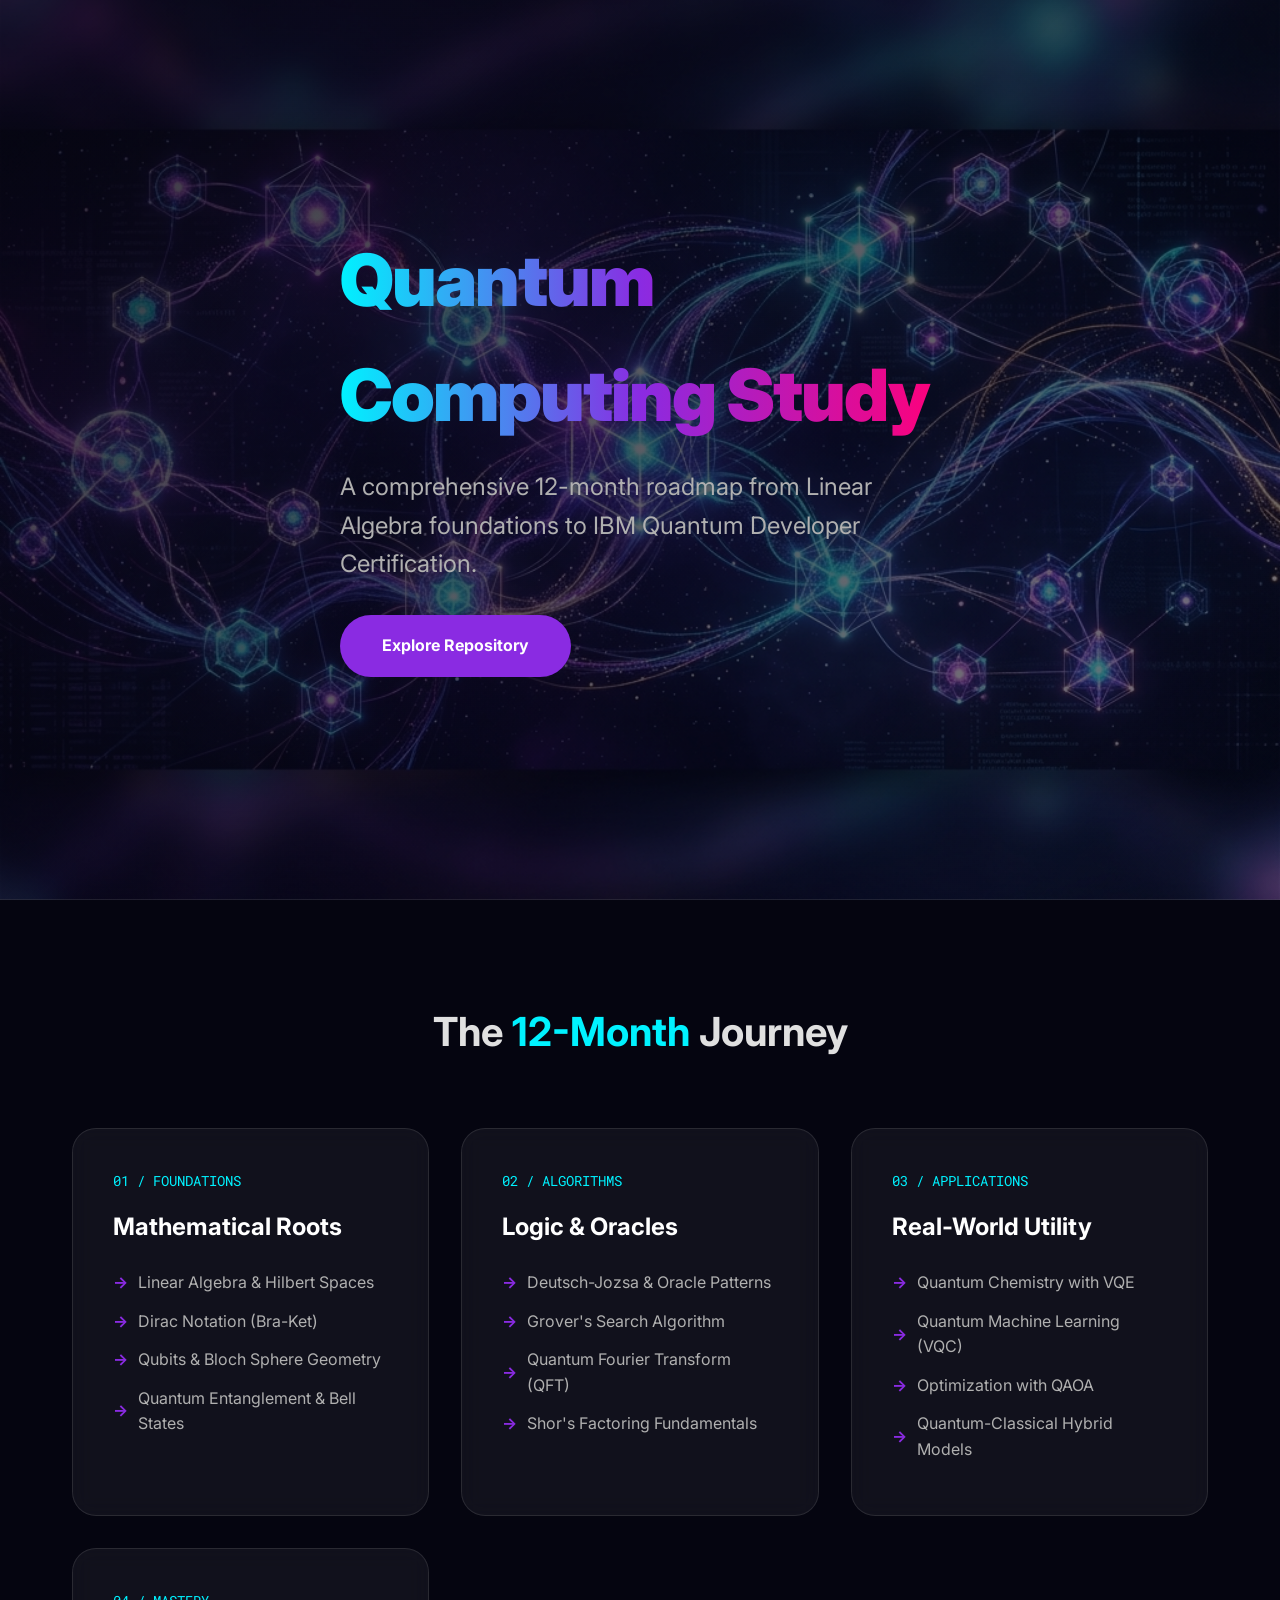
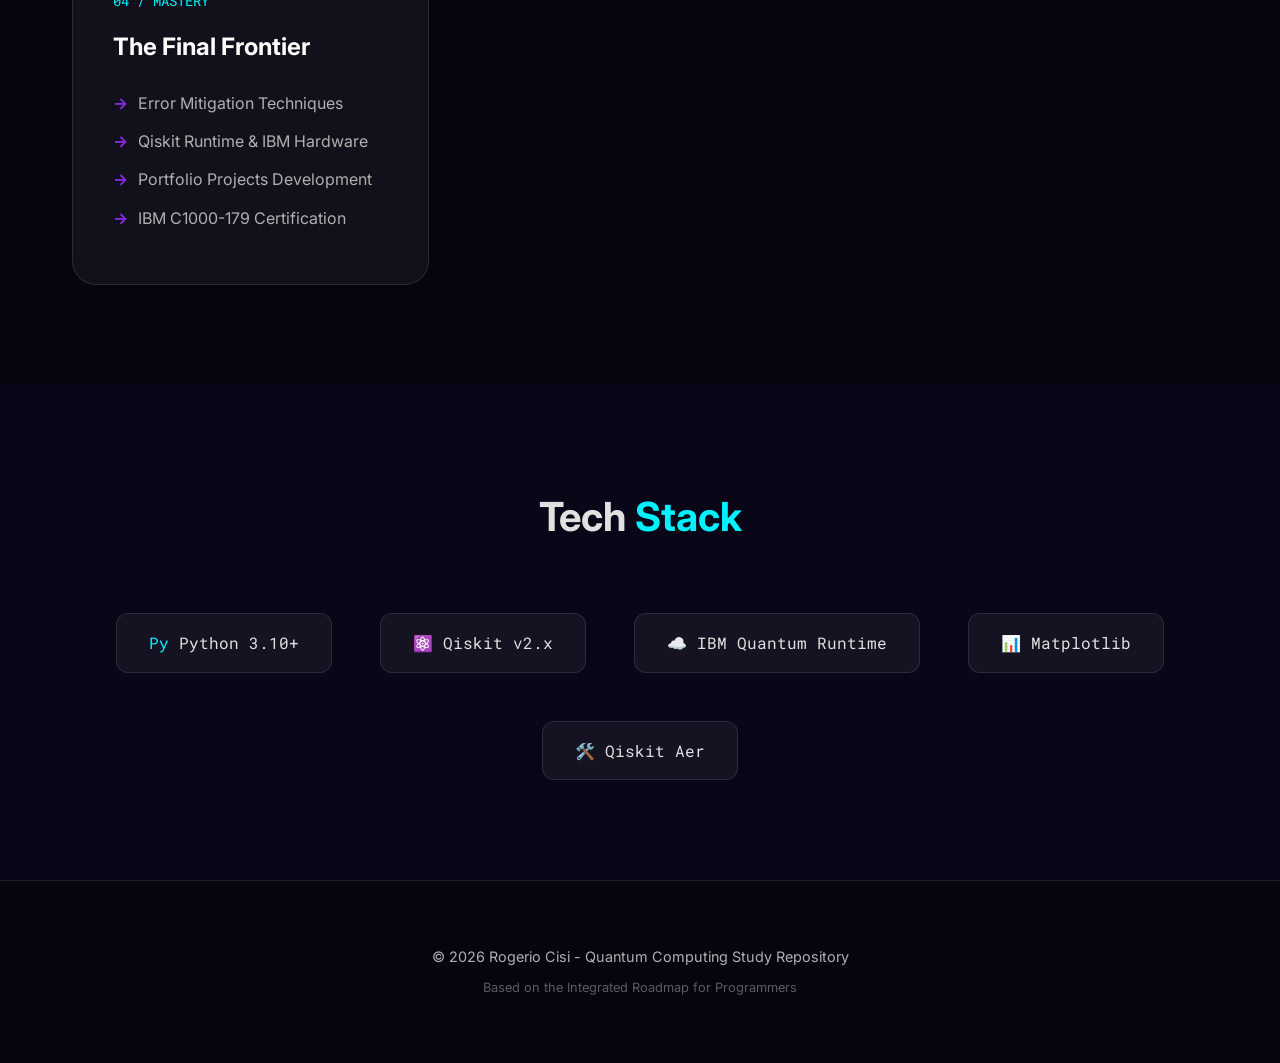
==== landing/index.html @ 38143f26 "Landing page" ====
<!DOCTYPE html>
<html lang="pt-BR">
<head>
    <meta charset="UTF-8">
    <meta name="viewport" content="width=device-width, initial-scale=1.0">
    <title>Quantum Computing Study | Roadmap</title>
    <meta name="description" content="A professional 12-month roadmap to master Quantum Computing and Qiskit. From Linear Algebra to IBM Certification.">
    <link rel="stylesheet" href="style.css">
    <link href="https://fonts.googleapis.com/css2?family=Inter:wght@400;700;900&family=Roboto+Mono:wght@400;500&display=swap" rel="stylesheet">
</head>
<body>

    <header>
        <div class="container hero-content">
            <h1 class="hero-title fade-in">Quantum <br> Computing Study</h1>
            <p class="hero-subtitle fade-in" style="animation-delay: 0.2s;">
                A comprehensive 12-month roadmap from Linear Algebra foundations to IBM Quantum Developer Certification.
            </p>
            <a href="https://github.com/rogeriocisi/quantum-computing-study" class="btn-primary fade-in" style="animation-delay: 0.4s;">Explore Repository</a>
        </div>
    </header>

    <section id="roadmap">
        <div class="container">
            <h2 class="section-title">The <span>12-Month</span> Journey</h2>
            
            <div class="roadmap-grid">
                <!-- Phase 1 -->
                <div class="phase-card">
                    <span class="phase-number">01 / FOUNDATIONS</span>
                    <h3>Mathematical Roots</h3>
                    <ul>
                        <li>Linear Algebra & Hilbert Spaces</li>
                        <li>Dirac Notation (Bra-Ket)</li>
                        <li>Qubits & Bloch Sphere Geometry</li>
                        <li>Quantum Entanglement & Bell States</li>
                    </ul>
                </div>

                <!-- Phase 2 -->
                <div class="phase-card">
                    <span class="phase-number">02 / ALGORITHMS</span>
                    <h3>Logic & Oracles</h3>
                    <ul>
                        <li>Deutsch-Jozsa & Oracle Patterns</li>
                        <li>Grover's Search Algorithm</li>
                        <li>Quantum Fourier Transform (QFT)</li>
                        <li>Shor's Factoring Fundamentals</li>
                    </ul>
                </div>

                <!-- Phase 3 -->
                <div class="phase-card">
                    <span class="phase-number">03 / APPLICATIONS</span>
                    <h3>Real-World Utility</h3>
                    <ul>
                        <li>Quantum Chemistry with VQE</li>
                        <li>Quantum Machine Learning (VQC)</li>
                        <li>Optimization with QAOA</li>
                        <li>Quantum-Classical Hybrid Models</li>
                    </ul>
                </div>

                <!-- Phase 4 -->
                <div class="phase-card">
                    <span class="phase-number">04 / MASTERY</span>
                    <h3>The Final Frontier</h3>
                    <ul>
                        <li>Error Mitigation Techniques</li>
                        <li>Qiskit Runtime & IBM Hardware</li>
                        <li>Portfolio Projects Development</li>
                        <li>IBM C1000-179 Certification</li>
                    </ul>
                </div>
            </div>
        </div>
    </section>

    <section id="tech" style="background: rgba(138, 43, 226, 0.03);">
        <div class="container">
            <h2 class="section-title">Tech <span>Stack</span></h2>
            <div class="tech-stack">
                <div class="tech-item"><span>Py</span> Python 3.10+</div>
                <div class="tech-item"><span>⚛️</span> Qiskit v2.x</div>
                <div class="tech-item"><span>☁️</span> IBM Quantum Runtime</div>
                <div class="tech-item"><span>📊</span> Matplotlib</div>
                <div class="tech-item"><span>🛠️</span> Qiskit Aer</div>
            </div>
        </div>
    </section>

    <footer>
        <div class="container">
            <p>&copy; 2026 Rogerio Cisi - Quantum Computing Study Repository</p>
            <p style="margin-top: 10px; font-size: 0.8rem; opacity: 0.5;">Based on the Integrated Roadmap for Programmers</p>
        </div>
    </footer>

    <script>
        // Simple scroll reveal
        const observer = new IntersectionObserver((entries) => {
            entries.forEach(entry => {
                if (entry.isIntersecting) {
                    entry.target.classList.add('fade-in');
                }
            });
        }, { threshold: 0.1 });

        document.querySelectorAll('.phase-card').forEach(card => {
            observer.observe(card);
        });
    </script>
</body>
</html>
---- landing/style.css ----
:root {
    --primary: #8a2be2;
    --secondary: #00f2ff;
    --bg-dark: #050510;
    --bg-card: rgba(255, 255, 255, 0.05);
    --text-main: #e0e0e0;
    --text-dim: #b0b0b0;
    --accent: #ff007a;
    --font-sans: 'Inter', system-ui, -apple-system, sans-serif;
    --font-mono: 'Roboto Mono', monospace;
    --glass-border: rgba(255, 255, 255, 0.1);
}

* {
    margin: 0;
    padding: 0;
    box-sizing: border-box;
}

body {
    background-color: var(--bg-dark);
    color: var(--text-main);
    font-family: var(--font-sans);
    line-height: 1.6;
    overflow-x: hidden;
}

/* Animations */
@keyframes fadeIn {
    from { opacity: 0; transform: translateY(20px); }
    to { opacity: 1; transform: translateY(0); }
}

@keyframes glow {
    0% { box-shadow: 0 0 5px var(--primary); }
    50% { box-shadow: 0 0 20px var(--primary); }
    100% { box-shadow: 0 0 5px var(--primary); }
}

.fade-in {
    animation: fadeIn 0.8s ease-out forwards;
}

/* Layout */
.container {
    max-width: 1200px;
    margin: 0 auto;
    padding: 0 2rem;
}

header {
    height: 100vh;
    display: flex;
    align-items: center;
    position: relative;
    background: linear-gradient(135deg, rgba(5, 5, 16, 0.8), rgba(5, 5, 16, 0.5)), url('hero.png');
    background-size: cover;
    background-position: center;
    border-bottom: 1px solid var(--glass-border);
}

.hero-content {
    z-index: 10;
}

.hero-title {
    font-size: 4.5rem;
    font-weight: 900;
    letter-spacing: -2px;
    background: linear-gradient(to right, var(--secondary), var(--primary), var(--accent));
    -webkit-background-clip: text;
    -webkit-text-fill-color: transparent;
    margin-bottom: 1rem;
}

.hero-subtitle {
    font-size: 1.5rem;
    color: var(--text-dim);
    max-width: 600px;
}

.btn-primary {
    display: inline-block;
    margin-top: 2rem;
    padding: 1rem 2.5rem;
    background: var(--primary);
    color: white;
    text-decoration: none;
    border-radius: 50px;
    font-weight: 700;
    transition: all 0.3s ease;
    border: 2px solid transparent;
}

.btn-primary:hover {
    background: transparent;
    border-color: var(--primary);
    box-shadow: 0 0 30px rgba(138, 43, 226, 0.4);
    transform: scale(1.05);
}

/* Sections */
section {
    padding: 100px 0;
}

.section-title {
    text-align: center;
    font-size: 2.5rem;
    margin-bottom: 4rem;
}

.section-title span {
    color: var(--secondary);
}

/* Roadmap Grid */
.roadmap-grid {
    display: grid;
    grid-template-columns: repeat(auto-fit, minmax(280px, 1fr));
    gap: 2rem;
}

.phase-card {
    background: var(--bg-card);
    backdrop-filter: blur(10px);
    border: 1px solid var(--glass-border);
    padding: 2.5rem;
    border-radius: 24px;
    transition: all 0.4s ease;
    position: relative;
    overflow: hidden;
}

.phase-card:hover {
    transform: translateY(-10px);
    border-color: var(--secondary);
    background: rgba(255, 255, 255, 0.08);
}

.phase-number {
    font-family: var(--font-mono);
    color: var(--secondary);
    font-size: 0.9rem;
    margin-bottom: 1rem;
    display: block;
}

.phase-card h3 {
    font-size: 1.5rem;
    margin-bottom: 1.5rem;
    color: white;
}

.phase-card ul {
    list-style: none;
}

.phase-card li {
    color: var(--text-dim);
    margin-bottom: 0.8rem;
    display: flex;
    align-items: center;
}

.phase-card li::before {
    content: '→';
    color: var(--primary);
    margin-right: 10px;
    font-weight: bold;
}

/* Tech Stack */
.tech-stack {
    display: flex;
    justify-content: center;
    gap: 3rem;
    flex-wrap: wrap;
    margin-top: 2rem;
}

.tech-item {
    background: var(--bg-card);
    padding: 1rem 2rem;
    border-radius: 12px;
    border: 1px solid var(--glass-border);
    font-family: var(--font-mono);
    display: flex;
    align-items: center;
    gap: 10px;
}

.tech-item span {
    color: var(--secondary);
}

footer {
    text-align: center;
    padding: 4rem 0;
    border-top: 1px solid var(--glass-border);
    color: var(--text-dim);
    font-size: 0.9rem;
}

@media (max-width: 768px) {
    .hero-title { font-size: 2.5rem; }
}
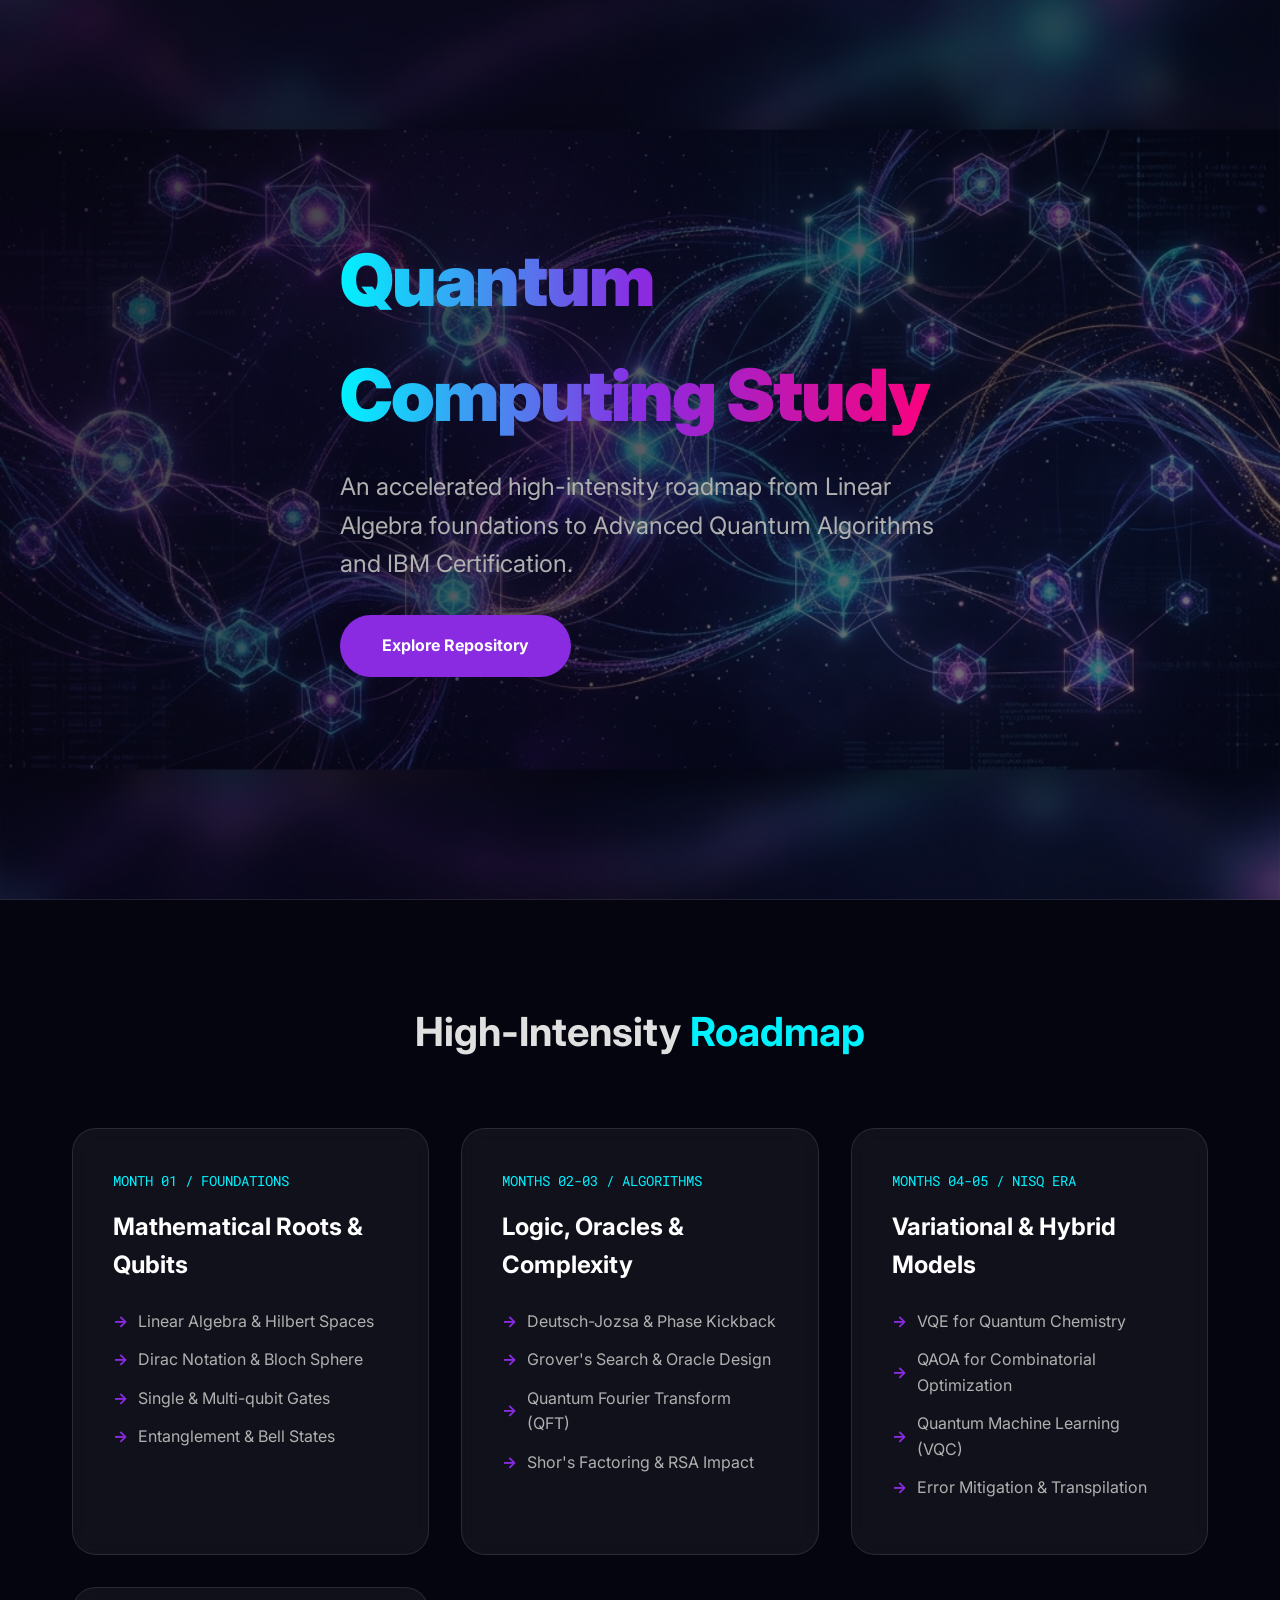
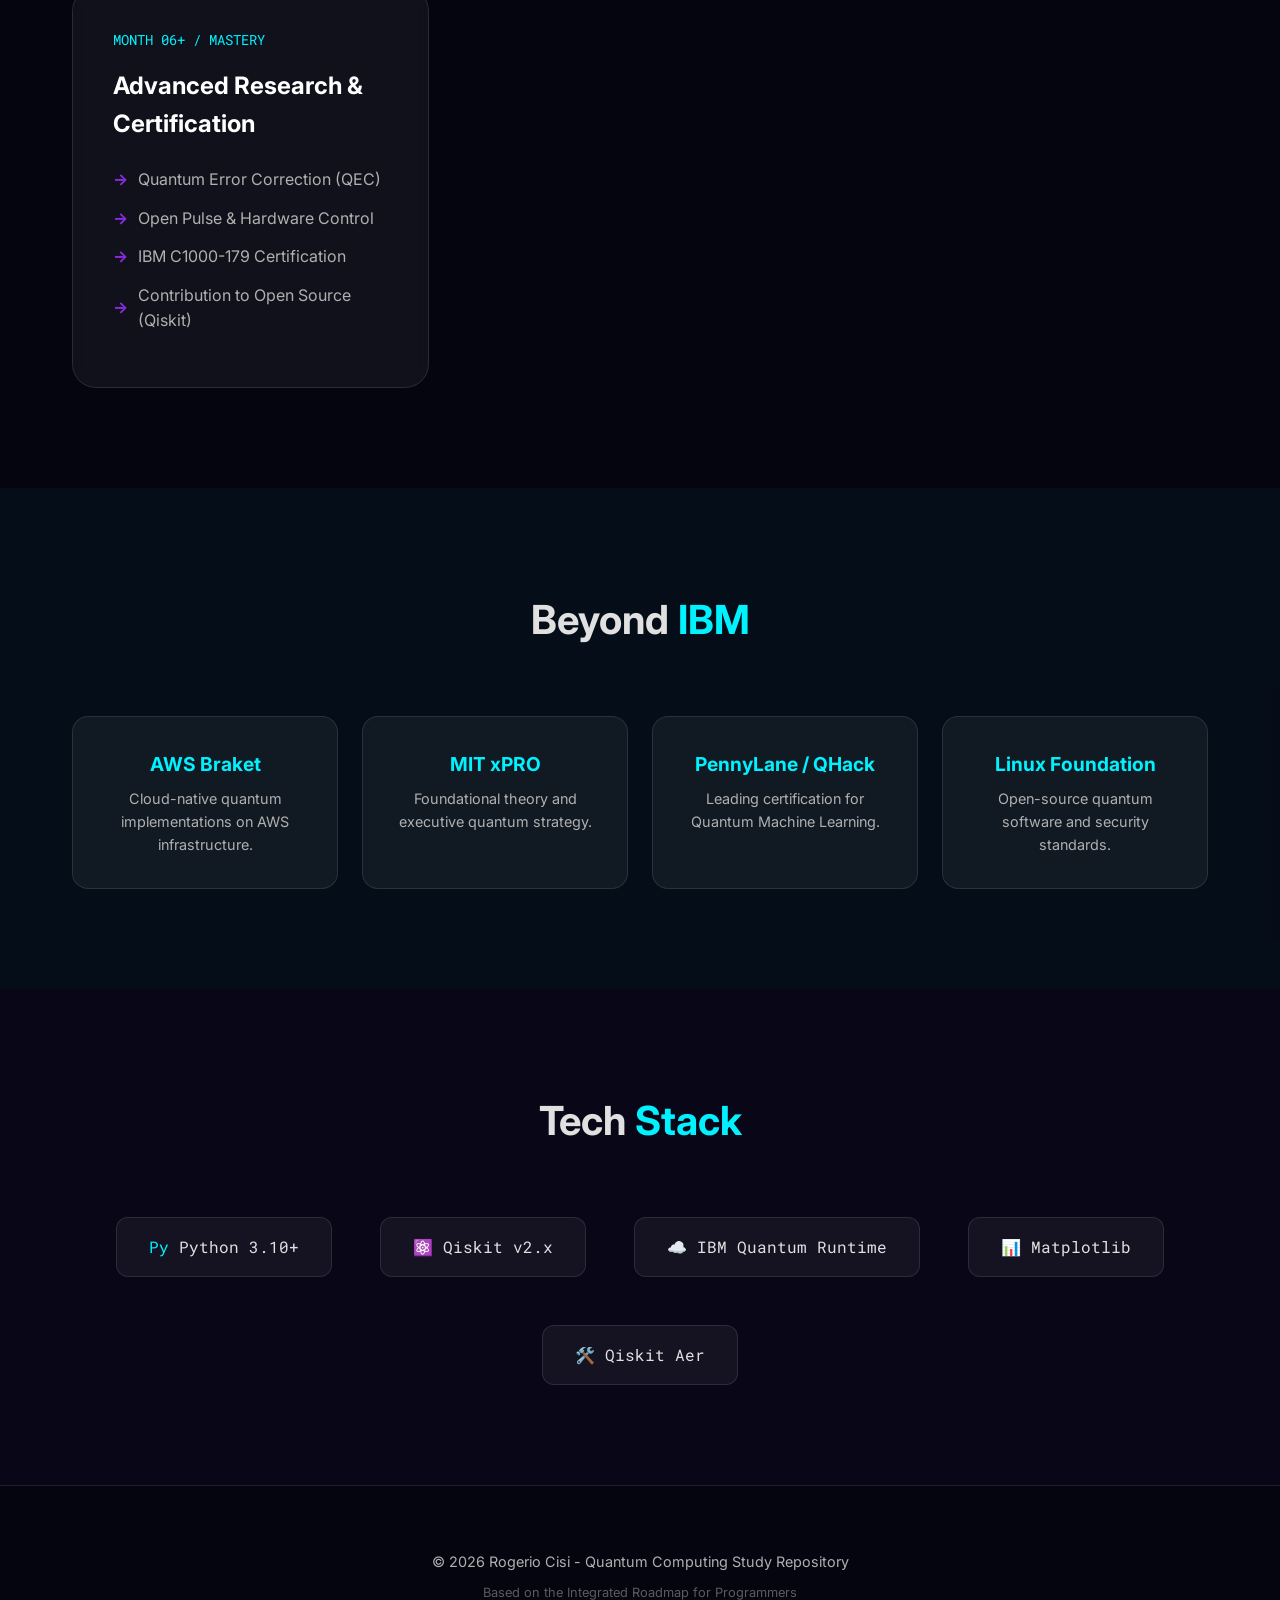
==== commit e34c0516: "Complementary Certifications" ====
--- a/landing/index.html
+++ b/landing/index.html
@@ -4,7 +4,7 @@
     <meta charset="UTF-8">
     <meta name="viewport" content="width=device-width, initial-scale=1.0">
     <title>Quantum Computing Study | Roadmap</title>
-    <meta name="description" content="A professional 12-month roadmap to master Quantum Computing and Qiskit. From Linear Algebra to IBM Certification.">
+    <meta name="description" content="An accelerated high-intensity roadmap to master Quantum Computing and Qiskit. From Foundations to Advanced Research and Certification.">
     <link rel="stylesheet" href="style.css">
     <link href="https://fonts.googleapis.com/css2?family=Inter:wght@400;700;900&family=Roboto+Mono:wght@400;500&display=swap" rel="stylesheet">
 </head>
@@ -14,7 +14,7 @@
         <div class="container hero-content">
             <h1 class="hero-title fade-in">Quantum <br> Computing Study</h1>
             <p class="hero-subtitle fade-in" style="animation-delay: 0.2s;">
-                A comprehensive 12-month roadmap from Linear Algebra foundations to IBM Quantum Developer Certification.
+                An accelerated high-intensity roadmap from Linear Algebra foundations to Advanced Quantum Algorithms and IBM Certification.
             </p>
             <a href="https://github.com/rogeriocisi/quantum-computing-study" class="btn-primary fade-in" style="animation-delay: 0.4s;">Explore Repository</a>
         </div>
@@ -22,55 +22,79 @@
 
     <section id="roadmap">
         <div class="container">
-            <h2 class="section-title">The <span>12-Month</span> Journey</h2>
+            <h2 class="section-title">High-Intensity <span>Roadmap</span></h2>
             
             <div class="roadmap-grid">
                 <!-- Phase 1 -->
                 <div class="phase-card">
-                    <span class="phase-number">01 / FOUNDATIONS</span>
-                    <h3>Mathematical Roots</h3>
+                    <span class="phase-number">MONTH 01 / FOUNDATIONS</span>
+                    <h3>Mathematical Roots & Qubits</h3>
                     <ul>
                         <li>Linear Algebra & Hilbert Spaces</li>
-                        <li>Dirac Notation (Bra-Ket)</li>
-                        <li>Qubits & Bloch Sphere Geometry</li>
-                        <li>Quantum Entanglement & Bell States</li>
+                        <li>Dirac Notation & Bloch Sphere</li>
+                        <li>Single & Multi-qubit Gates</li>
+                        <li>Entanglement & Bell States</li>
                     </ul>
                 </div>
 
                 <!-- Phase 2 -->
                 <div class="phase-card">
-                    <span class="phase-number">02 / ALGORITHMS</span>
-                    <h3>Logic & Oracles</h3>
+                    <span class="phase-number">MONTHS 02-03 / ALGORITHMS</span>
+                    <h3>Logic, Oracles & Complexity</h3>
                     <ul>
-                        <li>Deutsch-Jozsa & Oracle Patterns</li>
-                        <li>Grover's Search Algorithm</li>
+                        <li>Deutsch-Jozsa & Phase Kickback</li>
+                        <li>Grover's Search & Oracle Design</li>
                         <li>Quantum Fourier Transform (QFT)</li>
-                        <li>Shor's Factoring Fundamentals</li>
+                        <li>Shor's Factoring & RSA Impact</li>
                     </ul>
                 </div>
 
                 <!-- Phase 3 -->
                 <div class="phase-card">
-                    <span class="phase-number">03 / APPLICATIONS</span>
-                    <h3>Real-World Utility</h3>
+                    <span class="phase-number">MONTHS 04-05 / NISQ ERA</span>
+                    <h3>Variational & Hybrid Models</h3>
                     <ul>
-                        <li>Quantum Chemistry with VQE</li>
+                        <li>VQE for Quantum Chemistry</li>
+                        <li>QAOA for Combinatorial Optimization</li>
                         <li>Quantum Machine Learning (VQC)</li>
-                        <li>Optimization with QAOA</li>
-                        <li>Quantum-Classical Hybrid Models</li>
+                        <li>Error Mitigation & Transpilation</li>
                     </ul>
                 </div>
 
                 <!-- Phase 4 -->
                 <div class="phase-card">
-                    <span class="phase-number">04 / MASTERY</span>
-                    <h3>The Final Frontier</h3>
+                    <span class="phase-number">MONTH 06+ / MASTERY</span>
+                    <h3>Advanced Research & Certification</h3>
                     <ul>
-                        <li>Error Mitigation Techniques</li>
-                        <li>Qiskit Runtime & IBM Hardware</li>
-                        <li>Portfolio Projects Development</li>
+                        <li>Quantum Error Correction (QEC)</li>
+                        <li>Open Pulse & Hardware Control</li>
                         <li>IBM C1000-179 Certification</li>
+                        <li>Contribution to Open Source (Qiskit)</li>
                     </ul>
+                </div>
+            </div>
+        </div>
+    </section>
+
+    <section id="certifications" style="background: rgba(0, 242, 255, 0.03);">
+        <div class="container">
+            <h2 class="section-title">Beyond <span>IBM</span></h2>
+            <div class="cert-grid">
+                <div class="cert-item">
+                    <h4>AWS Braket</h4>
+                    <p>Cloud-native quantum implementations on AWS infrastructure.</p>
+                </div>
+                <div class="cert-item">
+                    <h4>MIT xPRO</h4>
+                    <p>Foundational theory and executive quantum strategy.</p>
+                </div>
+                <div class="cert-item">
+                    <h4>PennyLane / QHack</h4>
+                    <p>Leading certification for Quantum Machine Learning.</p>
+                </div>
+                <div class="cert-item">
+                    <h4>Linux Foundation</h4>
+                    <p>Open-source quantum software and security standards.</p>
                 </div>
             </div>
         </div>
--- a/landing/style.css
+++ b/landing/style.css
@@ -170,6 +170,40 @@
     font-weight: bold;
 }
 
+/* Certifications Grid */
+.cert-grid {
+    display: grid;
+    grid-template-columns: repeat(auto-fit, minmax(240px, 1fr));
+    gap: 1.5rem;
+    margin-top: 2rem;
+}
+
+.cert-item {
+    background: var(--bg-card);
+    padding: 2rem;
+    border-radius: 16px;
+    border: 1px solid var(--glass-border);
+    transition: all 0.3s ease;
+    text-align: center;
+}
+
+.cert-item:hover {
+    border-color: var(--accent);
+    transform: scale(1.02);
+    background: rgba(255, 0, 122, 0.05);
+}
+
+.cert-item h4 {
+    color: var(--secondary);
+    margin-bottom: 0.5rem;
+    font-size: 1.2rem;
+}
+
+.cert-item p {
+    font-size: 0.9rem;
+    color: var(--text-dim);
+}
+
 /* Tech Stack */
 .tech-stack {
     display: flex;
